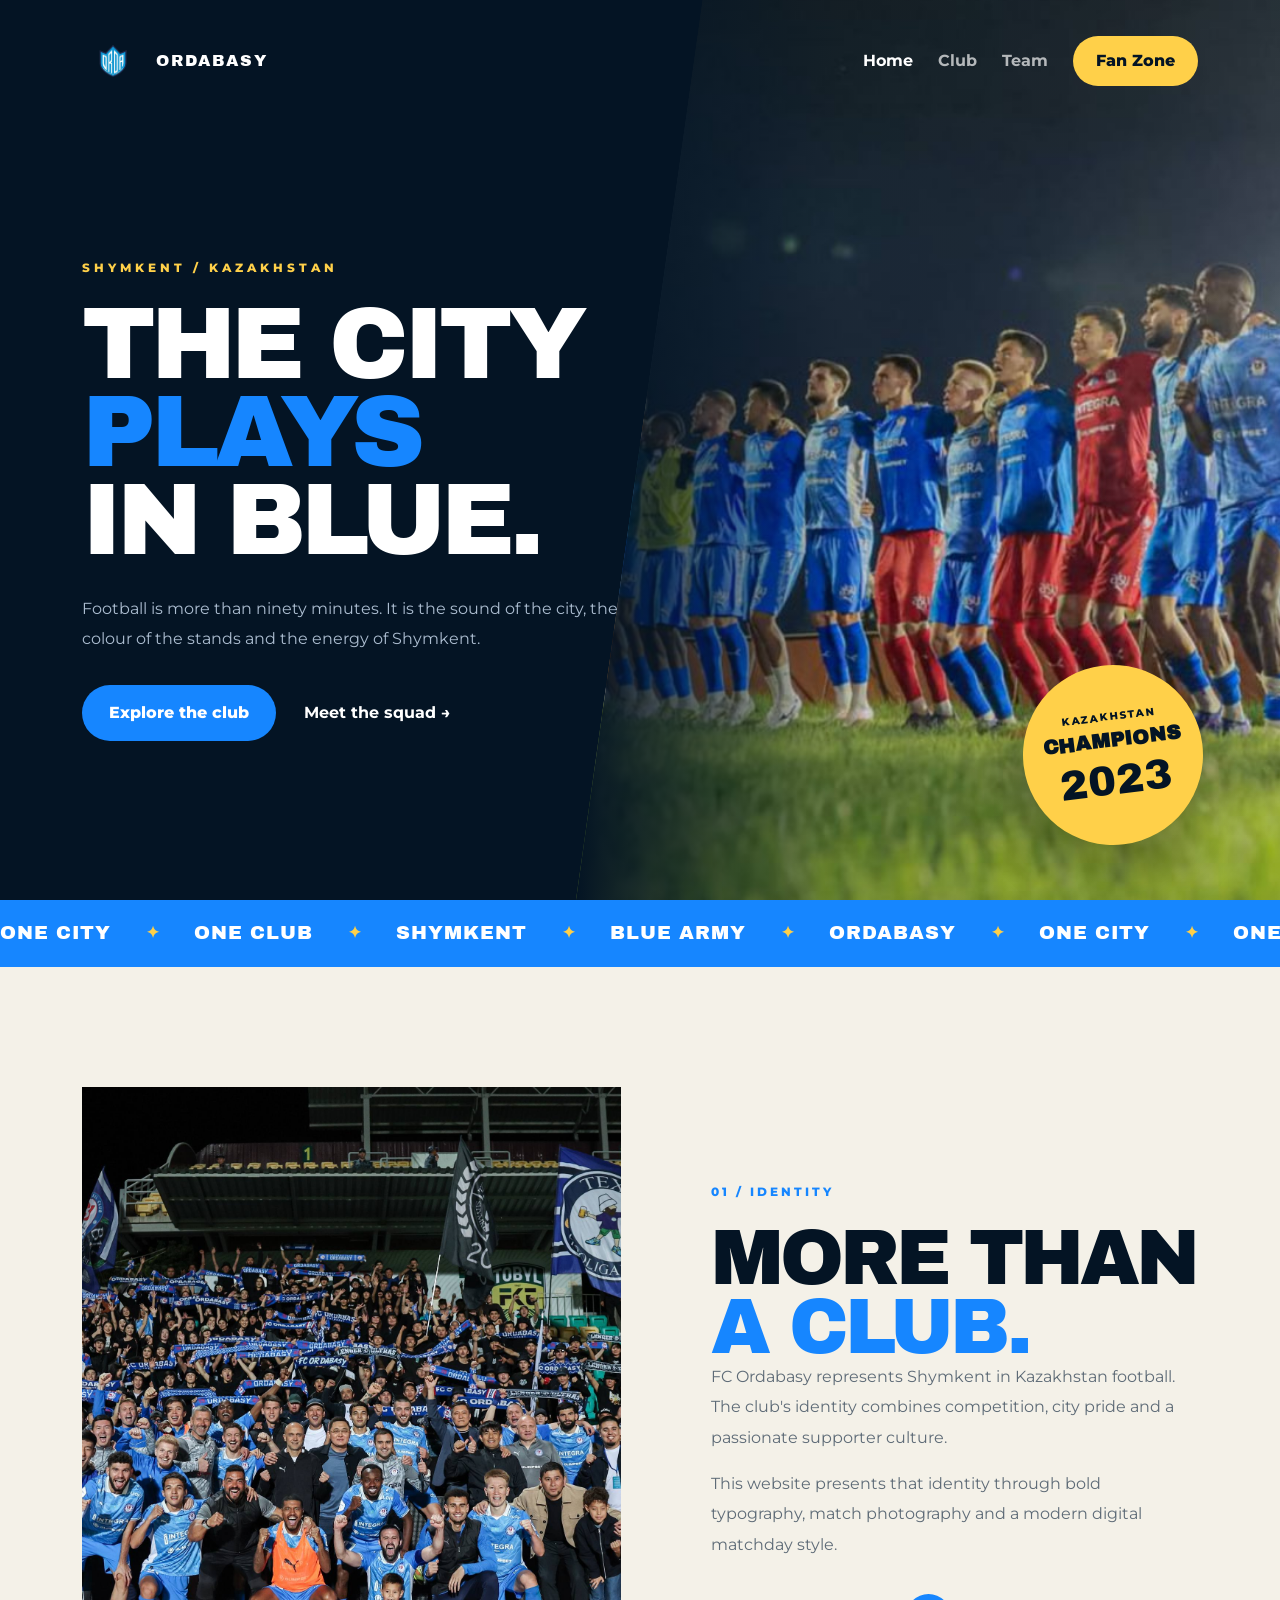
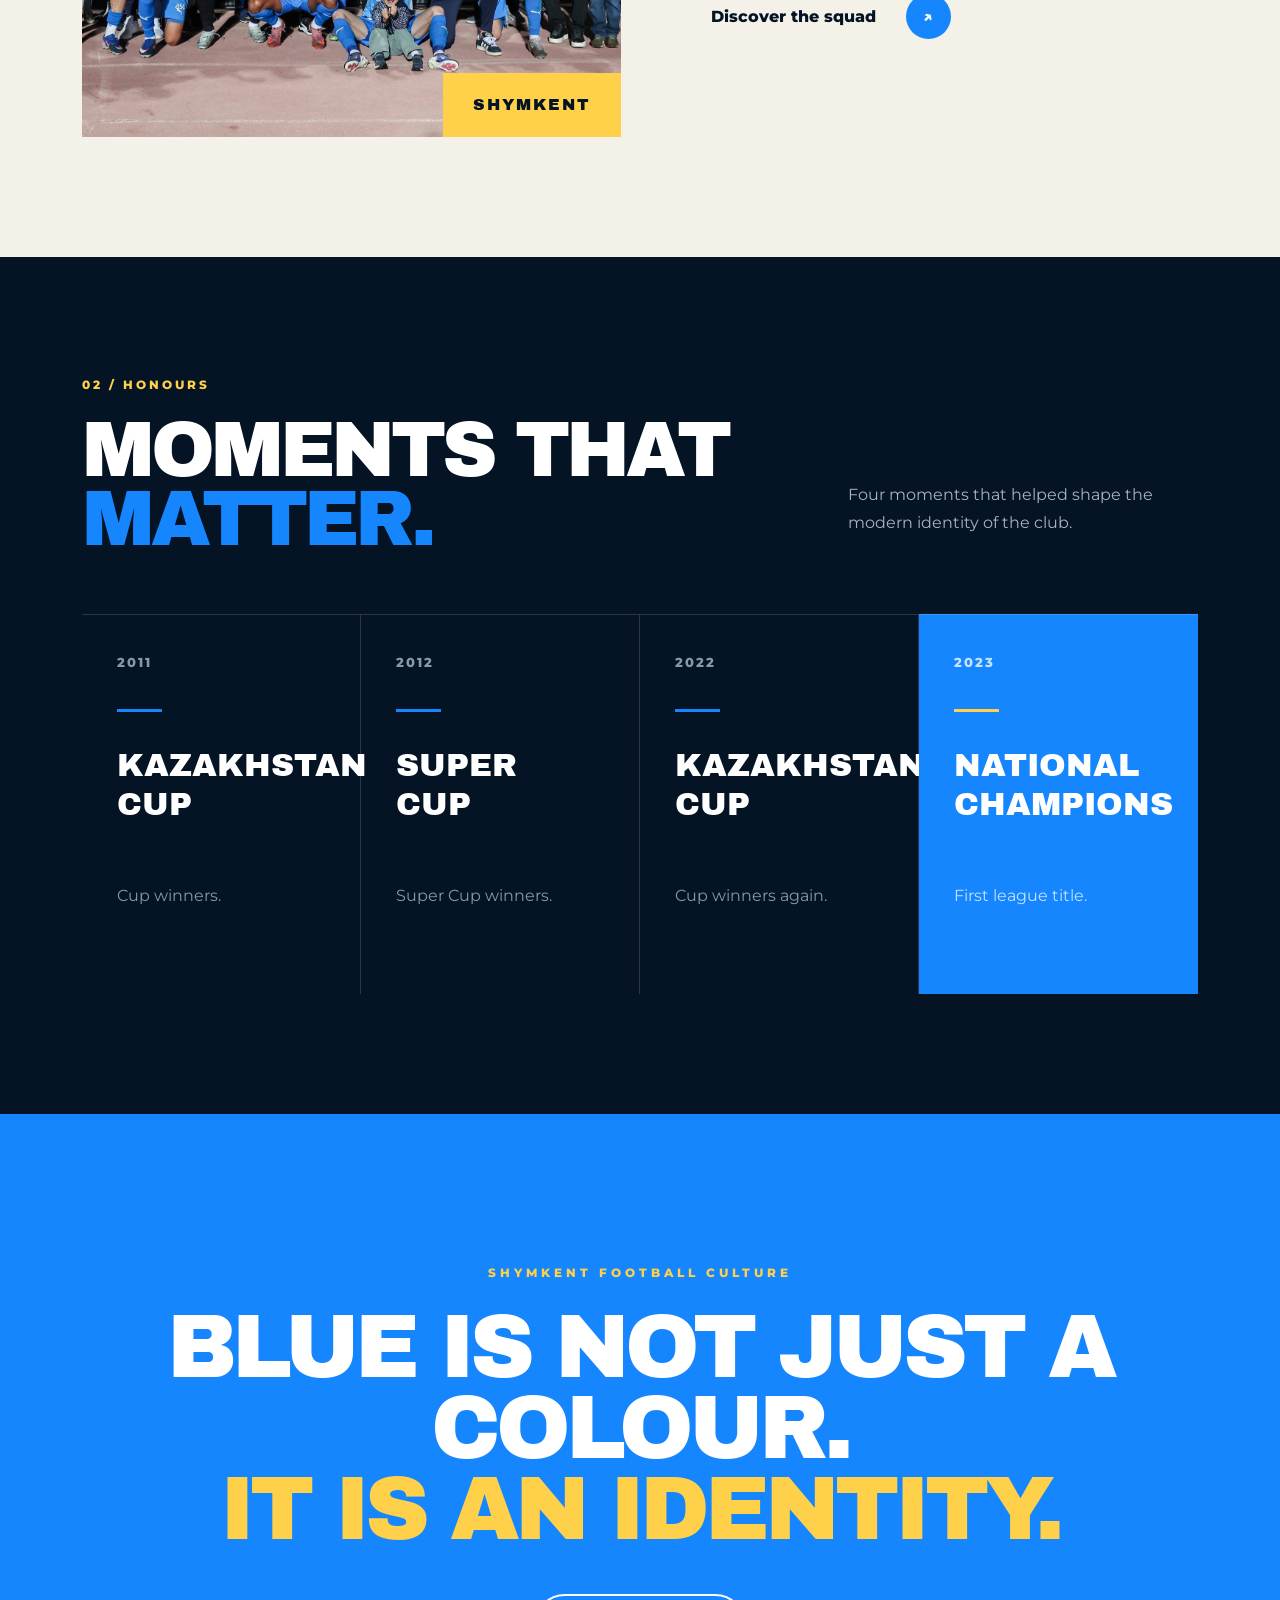
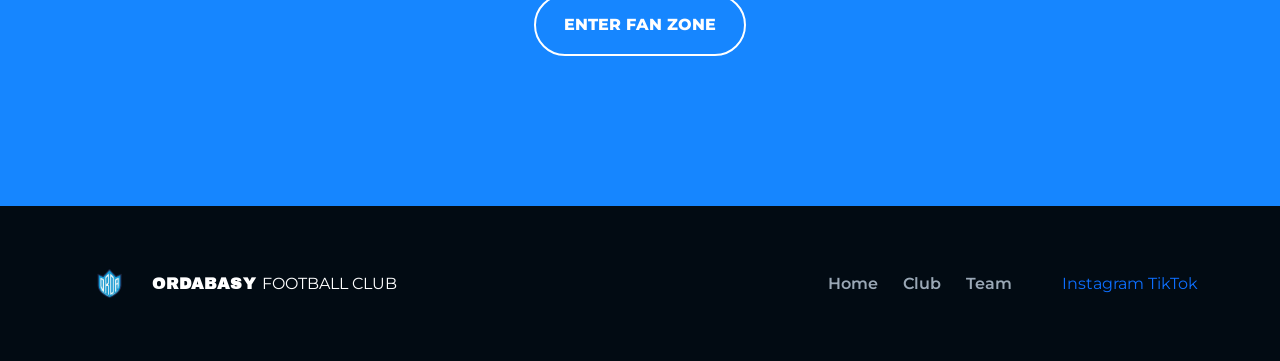
==== index.html @ df8a70c2 "Add Ordabasy website" ====
<!DOCTYPE html>
<html lang="en">

<head>
    <meta charset="UTF-8">
    <meta name="viewport" content="width=device-width, initial-scale=1.0">

    <title>Ordabasy | Blue City</title>

    <!-- Bootstrap -->
    <link
        href="https://cdn.jsdelivr.net/npm/bootstrap@5.3.3/dist/css/bootstrap.min.css"
        rel="stylesheet"
    >

    <!-- Google Fonts -->
    <link rel="preconnect" href="https://fonts.googleapis.com">
    <link rel="preconnect" href="https://fonts.gstatic.com" crossorigin>

    <link
        href="https://fonts.googleapis.com/css2?family=Archivo+Black&family=Montserrat:wght@400;500;600;700;800&display=swap"
        rel="stylesheet"
    >

    <link rel="stylesheet" href="css/style.css">
</head>


<body>


<!-- NAVBAR -->

<header class="site-header">

    <nav class="navbar navbar-expand-lg navbar-dark">

        <div class="container">

            <a class="navbar-brand club-brand" href="index.html">

                <img
                    src="images/logo.png"
                    alt="FC Ordabasy logo"
                >

                <span>ORDABASY</span>

            </a>


            <button
                class="navbar-toggler"
                type="button"
                data-bs-toggle="collapse"
                data-bs-target="#navbarMenu"
            >

                <span class="navbar-toggler-icon"></span>

            </button>


            <div
                class="collapse navbar-collapse"
                id="navbarMenu"
            >

                <ul class="navbar-nav ms-auto align-items-lg-center">

                    <li class="nav-item">
                        <a class="nav-link active" href="index.html">
                            Home
                        </a>
                    </li>

                    <li class="nav-item">
                        <a class="nav-link" href="#story">
                            Club
                        </a>
                    </li>

                    <li class="nav-item">
                        <a class="nav-link" href="team.html">
                            Team
                        </a>
                    </li>

                    <li class="nav-item">
                        <a class="fan-button" href="team.html#fan-zone">
                            Fan Zone
                        </a>
                    </li>

                </ul>

            </div>

        </div>

    </nav>

</header>



<main>




<section class="hero">


    <!-- RIGHT PHOTO -->

    <div class="hero-photo">

        <img
            src="images/hero.jpg"
            alt="FC Ordabasy match atmosphere"
        >

    </div>


    <!-- HERO TEXT -->

    <div class="container hero-container">

        <div class="hero-copy">


            <p class="kicker">
                SHYMKENT / KAZAKHSTAN
            </p>


            <h1>

                THE CITY

                <span>
                    PLAYS
                </span>

                IN BLUE.

            </h1>


            <p class="hero-description">

                Football is more than ninety minutes.
                It is the sound of the city,
                the colour of the stands
                and the energy of Shymkent.

            </p>


            <div class="hero-buttons">

                <a class="primary-btn" href="#story">
                    Explore the club
                </a>

                <a class="text-btn" href="team.html">
                    Meet the squad →
                </a>

            </div>


        </div>

    </div>



    <!-- FLOATING LABEL -->

    <div class="champion-label">

        <span class="label-small">
            KAZAKHSTAN
        </span>

        <strong>
            CHAMPIONS
        </strong>

        <span class="label-year">
            2023
        </span>

    </div>


</section>



<!-- MOVING TICKER -->

<section class="ticker">

    <div class="ticker-track">

        <span>ONE CITY</span>
        <b>✦</b>

        <span>ONE CLUB</span>
        <b>✦</b>

        <span>SHYMKENT</span>
        <b>✦</b>

        <span>BLUE ARMY</span>
        <b>✦</b>

        <span>ORDABASY</span>
        <b>✦</b>

        <span>ONE CITY</span>
        <b>✦</b>

        <span>ONE CLUB</span>
        <b>✦</b>

        <span>SHYMKENT</span>
        <b>✦</b>

        <span>BLUE ARMY</span>
        <b>✦</b>

    </div>

</section>



<!--STORY-->

<section
    id="story"
    class="story-section section-space"
>


    <div class="container">


        <div class="story-grid">


            <div class="story-photo">

                <img
                    src="images/story.jpg"
                    alt="Ordabasy supporters"
                >

                <div class="photo-tag">
                    SHYMKENT
                </div>

            </div>



            <div class="story-copy">


                <p class="section-number">
                    01 / IDENTITY
                </p>


                <h2>
                    MORE THAN
                    <span>A CLUB.</span>
                </h2>


                <p>

                    FC Ordabasy represents Shymkent
                    in Kazakhstan football.
                    The club's identity combines
                    competition, city pride
                    and a passionate supporter culture.

                </p>


                <p>

                    This website presents that identity
                    through bold typography,
                    match photography and
                    a modern digital matchday style.

                </p>


                <a
                    class="arrow-link"
                    href="team.html"
                >
                    Discover the squad
                    <span>↗</span>
                </a>


            </div>


        </div>


    </div>


</section>





<section class="honours-section section-space">


    <div class="container">


        <div class="section-top">

            <div>

                <p class="section-number light-number">
                    02 / HONOURS
                </p>

                <h2>
                    MOMENTS THAT
                    <span>MATTER.</span>
                </h2>

            </div>


            <p class="section-intro">

                Four moments that helped shape
                the modern identity of the club.

            </p>

        </div>



        <div class="honours-grid">


            <article class="honour-card">

                <span class="honour-year">
                    2011
                </span>

                <span class="honour-line"></span>

                <h3>
                    KAZAKHSTAN
                    CUP
                </h3>

                <p>
                    Cup winners.
                </p>

            </article>



            <article class="honour-card">

                <span class="honour-year">
                    2012
                </span>

                <span class="honour-line"></span>

                <h3>
                    SUPER
                    CUP
                </h3>

                <p>
                    Super Cup winners.
                </p>

            </article>



            <article class="honour-card">

                <span class="honour-year">
                    2022
                </span>

                <span class="honour-line"></span>

                <h3>
                    KAZAKHSTAN
                    CUP
                </h3>

                <p>
                    Cup winners again.
                </p>

            </article>



            <article class="honour-card highlight-card">

                <span class="honour-year">
                    2023
                </span>

                <span class="honour-line"></span>

                <h3>
                    NATIONAL
                    CHAMPIONS
                </h3>

                <p>
                    First league title.
                </p>

            </article>


        </div>


    </div>


</section>





<section class="manifesto">


    <div class="container">


        <div class="manifesto-content">


            <p>
                SHYMKENT FOOTBALL CULTURE
            </p>


            <h2>

                BLUE IS NOT
                JUST A COLOUR.

                <span>
                    IT IS AN IDENTITY.
                </span>

            </h2>


            <a
                class="manifesto-button"
                href="team.html#fan-zone"
            >
                ENTER FAN ZONE
            </a>


        </div>


    </div>


</section>



</main>



<!-- =========================
     FOOTER
========================= -->

<footer class="footer">


    <div class="container footer-grid">


        <div class="footer-brand">

            <img
                src="images/logo.png"
                alt="Ordabasy logo"
            >

            <div>

                <strong>
                    ORDABASY
                </strong>

                <span>
                    FOOTBALL CLUB

            </div>

        </div>


        <div class="footer-nav">

            <a href="index.html">
                Home
            </a>

            <a href="#story">
                Club
            </a>

            <a href="team.html">
                Team
            </a>

        </div>

        <div class="footer-social">

            <a
                href="https://www.instagram.com/fc__ordabasy?stkn=MTQ2amtxeTIzeWMzaQ=="
                target="_blank"
            >
                Instagram
            </a>



            <a
                href="https://www.tiktok.com/@fc__ordabasy?is_from_webapp=1&sender_device=pc"
                target="_blank"
            >
                TikTok
            </a>


    </div>


</footer>



<script
    src="https://cdn.jsdelivr.net/npm/bootstrap@5.3.3/dist/js/bootstrap.bundle.min.js">
</script>


</body>

</html>
---- css/style.css ----
/* ==================================================
   ORDABASY — BLUE CITY
================================================== */

:root {
    --blue: #1686ff;
    --blue-dark: #0067dc;
    --navy: #041424;
    --navy-soft: #0b2239;
    --yellow: #ffd049;
    --white: #ffffff;
    --cream: #f4f1e8;
    --grey: #8798aa;
    --black: #020b13;
}


* {
    box-sizing: border-box;
}


html {
    scroll-behavior: smooth;
}


body {
    margin: 0;
    overflow-x: hidden;

    font-family: "Montserrat", sans-serif;

    background: var(--cream);
    color: var(--navy);
}


a {
    text-decoration: none;
}


img {
    display: block;
    max-width: 100%;
}


h1,
h2,
h3 {
    font-family: "Archivo Black", sans-serif;
}



/* ==================================================
   NAVBAR
================================================== */

.site-header {
    position: absolute;
    top: 0;
    left: 0;

    width: 100%;

    z-index: 100;
}


.navbar {
    padding: 25px 0;
}


.club-brand {
    display: flex;
    align-items: center;

    gap: 12px;

    color: white !important;
}


.club-brand img {
    width: 62px;
    height: 62px;

    object-fit: contain;

    transition: 0.3s ease;
}


.club-brand:hover img {
    transform: rotate(-5deg) scale(1.08);
}


.club-brand span {
    font-family: "Archivo Black", sans-serif;

    font-size: 1rem;

    letter-spacing: 2px;
}


.navbar-nav {
    gap: 25px;
}


.nav-link {
    padding: 10px 0 !important;

    color: rgba(255, 255, 255, 0.68) !important;

    font-weight: 700;

    transition: 0.3s;
}


.nav-link:hover,
.nav-link.active {
    color: white !important;
}


.fan-button {
    display: inline-block;

    padding: 13px 23px;

    background: var(--yellow);

    border-radius: 100px;

    color: var(--navy);

    font-weight: 800;

    transition: 0.3s ease;
}


.fan-button:hover {
    transform: translateY(-3px);

    color: var(--navy);

    box-shadow:
        0 10px 30px
        rgba(255, 208, 73, 0.25);
}



/* ==================================================
   HERO
================================================== */

.hero {
    position: relative;

    min-height: 100vh;

    display: flex;
    align-items: center;

    overflow: hidden;

    background: var(--navy);
}


.hero-container {
    position: relative;

    z-index: 10;
}


.hero-copy {
    width: 51%;

    padding-top: 100px;
}


.kicker {
    margin-bottom: 22px;

    color: var(--yellow);

    font-size: 0.78rem;

    font-weight: 800;

    letter-spacing: 4px;
}


.hero h1 {
    margin: 0;

    color: white;

    font-size: clamp(4.7rem, 8vw, 8rem);

    line-height: 0.86;

    letter-spacing: -5px;
}


.hero h1 span {
    display: block;

    color: var(--blue);
}


.hero-description {
    max-width: 560px;

    margin: 30px 0;

    color: #acbdd0;

    font-size: 1rem;

    line-height: 1.9;
}


.hero-buttons {
    display: flex;
    align-items: center;

    gap: 28px;
}


.primary-btn {
    display: inline-block;

    padding: 16px 27px;

    background: var(--blue);

    border-radius: 100px;

    color: white;

    font-weight: 800;

    transition: 0.3s;
}


.primary-btn:hover {
    background: var(--yellow);

    color: var(--navy);

    transform: translateY(-3px);
}


.text-btn {
    color: white;

    font-weight: 700;

    transition: 0.3s;
}


.text-btn:hover {
    color: var(--yellow);
}



/* HERO PHOTO */

.hero-photo {
    position: absolute;

    top: 0;
    right: 0;

    width: 55%;
    height: 100%;

    overflow: hidden;

    clip-path:
        polygon(
            18% 0,
            100% 0,
            100% 100%,
            0 100%
        );
}


.hero-photo::after {
    content: "";

    position: absolute;

    inset: 0;

    background:
        linear-gradient(
            90deg,
            var(--navy) 0%,
            rgba(4, 20, 36, 0.15) 37%,
            rgba(4, 20, 36, 0.02) 100%
        );
}


.hero-photo img {
    width: 100%;
    height: 100%;

    object-fit: cover;
    object-position: center;

    transform: scale(1.04);

    animation:
        heroZoom 12s ease-in-out infinite alternate;
}


@keyframes heroZoom {

    from {
        transform: scale(1.04);
    }

    to {
        transform: scale(1.11);
    }

}



/* CHAMPION STICKER */

.champion-label {
    position: absolute;

    z-index: 20;

    right: 6%;
    bottom: 55px;

    width: 180px;
    height: 180px;

    display: flex;
    flex-direction: column;
    justify-content: center;
    align-items: center;

    border-radius: 50%;

    background: var(--yellow);

    color: var(--navy);

    text-align: center;

    transform: rotate(-7deg);

    box-shadow:
        0 25px 55px
        rgba(0, 0, 0, 0.28);

    animation:
        stickerFloat 4s ease-in-out infinite;
}


@keyframes stickerFloat {

    0%,
    100% {
        transform:
            translateY(0)
            rotate(-7deg);
    }

    50% {
        transform:
            translateY(-10px)
            rotate(-3deg);
    }

}


.champion-label strong {
    font-family: "Archivo Black", sans-serif;

    font-size: 1.25rem;
}


.label-small {
    font-size: 0.65rem;

    font-weight: 800;

    letter-spacing: 2px;
}


.label-year {
    margin-top: 5px;

    font-family: "Archivo Black", sans-serif;

    font-size: 2.6rem;

    line-height: 1;
}



/* ==================================================
   TICKER
================================================== */

.ticker {
    overflow: hidden;

    padding: 19px 0;

    background: var(--blue);

    color: white;
}


.ticker-track {
    width: max-content;

    display: flex;
    align-items: center;

    gap: 35px;

    animation:
        tickerMove 22s linear infinite;
}


.ticker-track span {
    font-family: "Archivo Black", sans-serif;

    font-size: 1.2rem;

    letter-spacing: 1px;
}


.ticker-track b {
    color: var(--yellow);
}


@keyframes tickerMove {

    from {
        transform: translateX(0);
    }

    to {
        transform: translateX(-50%);
    }

}



/* ==================================================
   COMMON SECTIONS
================================================== */

.section-space {
    padding: 120px 0;
}


.section-number {
    margin-bottom: 22px;

    color: var(--blue);

    font-size: 0.72rem;

    font-weight: 800;

    letter-spacing: 3px;
}


.section-top {
    display: flex;

    justify-content: space-between;
    align-items: flex-end;

    gap: 50px;

    margin-bottom: 60px;
}


.section-top h2,
.story-copy h2 {
    margin: 0;

    font-size: clamp(3rem, 6vw, 6rem);

    line-height: 0.9;

    letter-spacing: -4px;
}


.section-top h2 span,
.story-copy h2 span {
    display: block;

    color: var(--blue);
}


.section-intro {
    max-width: 350px;

    color: #a6b3c0;

    line-height: 1.8;
}



/* ==================================================
   STORY
================================================== */

.story-section {
    background: var(--cream);
}


.story-grid {
    display: grid;

    grid-template-columns:
        1.05fr 0.95fr;

    align-items: center;

    gap: 90px;
}


.story-photo {
    position: relative;

    height: 650px;

    overflow: hidden;
}


.story-photo img {
    width: 100%;
    height: 100%;

    object-fit: cover;

    transition: 0.6s ease;
}


.story-photo:hover img {
    transform: scale(1.04);
}


.photo-tag {
    position: absolute;

    right: 0;
    bottom: 0;

    padding: 20px 30px;

    background: var(--yellow);

    font-family: "Archivo Black", sans-serif;

    letter-spacing: 2px;
}


.story-copy p:not(.section-number) {
    max-width: 520px;

    color: #5e6b77;

    line-height: 1.9;
}


.arrow-link {
    display: inline-flex;

    align-items: center;

    gap: 30px;

    margin-top: 18px;

    color: var(--navy);

    font-weight: 800;
}


.arrow-link span {
    width: 45px;
    height: 45px;

    display: grid;
    place-items: center;

    border-radius: 50%;

    background: var(--blue);

    color: white;

    transition: 0.3s;
}


.arrow-link:hover span {
    transform: rotate(45deg);
}



/* ==================================================
   HONOURS
================================================== */

.honours-section {
    background: var(--navy);

    color: white;
}


.light-number {
    color: var(--yellow);
}


.honours-grid {
    display: grid;

    grid-template-columns:
        repeat(4, 1fr);
}


.honour-card {
    min-height: 380px;

    padding: 35px;

    border-top:
        1px solid rgba(255,255,255,0.15);

    border-right:
        1px solid rgba(255,255,255,0.15);

    transition: 0.35s ease;
}


.honour-card:last-child {
    border-right: 0;
}


.honour-card:hover {
    background: var(--navy-soft);

    transform: translateY(-8px);
}


.honour-year {
    color: var(--grey);

    font-size: 0.8rem;

    font-weight: 800;

    letter-spacing: 2px;
}


.honour-line {
    display: block;

    width: 45px;
    height: 3px;

    margin: 35px 0;

    background: var(--blue);
}


.honour-card h3 {
    max-width: 180px;

    font-size: 2rem;
}


.honour-card p {
    margin-top: 60px;

    color: var(--grey);
}


.highlight-card {
    background: var(--blue);
}


.highlight-card:hover {
    background: var(--yellow);

    color: var(--navy);
}


.highlight-card .honour-line {
    background: var(--yellow);
}


.highlight-card:hover .honour-line {
    background: var(--navy);
}


.highlight-card p,
.highlight-card .honour-year {
    color: rgba(255,255,255,0.75);
}


.highlight-card:hover p,
.highlight-card:hover .honour-year {
    color: var(--navy);
}



/* ==================================================
   MANIFESTO
================================================== */

.manifesto {
    padding: 150px 0;

    background: var(--blue);

    color: white;

    text-align: center;
}


.manifesto-content > p {
    color: var(--yellow);

    font-weight: 800;

    letter-spacing: 4px;

    font-size: 0.75rem;
}


.manifesto h2 {
    max-width: 1000px;

    margin: 25px auto 45px;

    font-size: clamp(3.7rem, 7vw, 7rem);

    line-height: 0.9;

    letter-spacing: -5px;
}


.manifesto h2 span {
    display: block;

    color: var(--yellow);
}


.manifesto-button {
    display: inline-block;

    padding: 17px 28px;

    border:
        2px solid white;

    border-radius: 100px;

    color: white;

    font-weight: 800;

    transition: 0.3s;
}


.manifesto-button:hover {
    background: white;

    color: var(--blue);
}



/* ==================================================
   TEAM HERO
================================================== */

.team-hero {
    position: relative;

    height: 82vh;

    min-height: 620px;

    overflow: hidden;

    background: var(--navy);
}


.team-hero > img {
    width: 100%;
    height: 100%;

    object-fit: cover;
    object-position: center;
}


.team-hero-overlay {
    position: absolute;

    inset: 0;

    background:
        linear-gradient(
            90deg,
            rgba(4,20,36,0.92),
            rgba(4,20,36,0.2)
        );
}


.team-hero-content {
    position: absolute;

    z-index: 4;

    left: 50%;
    bottom: 70px;

    transform: translateX(-50%);

    color: white;
}


.team-hero-content p {
    color: var(--yellow);

    font-size: 0.75rem;

    font-weight: 800;

    letter-spacing: 3px;
}


.team-hero h1 {
    max-width: 700px;

    margin: 0;

    font-size: clamp(4rem, 8vw, 8rem);

    line-height: 0.87;

    letter-spacing: -5px;
}


.team-hero h1 span {
    display: block;

    color: var(--blue);
}



/* ==================================================
   PLAYER CARDS
================================================== */

.players-section {
    background: var(--cream);
}


.dark-intro {
    color: #677480;
}


.player-card {
    height: 100%;

    overflow: hidden;

    background: white;

    transition: 0.35s ease;
}


.player-card:hover {
    transform: translateY(-10px);

    box-shadow:
        0 25px 60px
        rgba(4,20,36,0.13);
}


.player-photo {
    position: relative;

    height: 410px;

    overflow: hidden;

    background: #dfe6ed;
}


.player-photo::after {
    content: "";

    position: absolute;

    inset: 0;

    background:
        linear-gradient(
            0deg,
            rgba(4,20,36,0.45),
            transparent 50%
        );
}


.player-photo img {
    width: 100%;
    height: 100%;

    object-fit: cover;

    transition: 0.5s ease;
}


.player-card:hover img {
    transform: scale(1.05);
}


.player-shirt {
    position: absolute;

    z-index: 3;

    right: 18px;
    bottom: -6px;

    color: white;

    font-family: "Archivo Black", sans-serif;

    font-size: 5rem;

    line-height: 1;
}


.player-details {
    padding: 24px;
}


.player-details p {
    margin: 0 0 8px;

    color: var(--blue);

    font-size: 0.68rem;

    font-weight: 800;

    letter-spacing: 2px;
}


.player-details h3 {
    margin: 0;

    font-size: 1.7rem;

    line-height: 1;
}



/* ==================================================
   TABLE
================================================== */

.honours-table-section {
    background: white;
}


.honours-table-wrapper {
    border:
        1px solid #dce3e8;
}


.honours-table {
    margin: 0;
}


.honours-table th {
    padding: 22px;

    background: var(--navy) !important;

    color: white !important;

    border: 0;

    font-size: 0.75rem;

    letter-spacing: 1px;

    text-transform: uppercase;
}


.honours-table td {
    padding: 24px 22px;

    border-color: #e0e5e9;

    font-weight: 600;
}


.honours-table tbody tr {
    transition: 0.2s;
}


.honours-table tbody tr:hover {
    background: #edf6ff;
}



/* ==================================================
   FAN ZONE
================================================== */

.fan-zone {
    background: var(--navy);

    color: white;
}


.fan-grid {
    display: grid;

    grid-template-columns:
        0.85fr 1.15fr;

    gap: 100px;

    align-items: center;
}


.fan-message > p {
    color: var(--yellow);

    font-size: 0.72rem;

    font-weight: 800;

    letter-spacing: 3px;
}


.fan-message h2 {
    margin: 20px 0;

    font-size: clamp(4rem, 6vw, 6.5rem);

    line-height: 0.88;

    letter-spacing: -5px;
}


.fan-message > span {
    color: var(--grey);

    line-height: 1.8;
}


.fan-form {
    padding: 45px;

    border:
        1px solid rgba(255,255,255,0.13);

    background: rgba(255,255,255,0.04);
}


.form-label {
    color: white;

    font-weight: 700;

    font-size: 0.8rem;
}


.form-control,
.form-select {
    min-height: 54px;

    border:
        1px solid rgba(255,255,255,0.15);

    border-radius: 0;

    background: rgba(255,255,255,0.07);

    color: white;
}


.form-select option {
    color: var(--navy);
}


.form-control:focus,
.form-select:focus {
    border-color: var(--blue);

    background: rgba(255,255,255,0.1);

    color: white;

    box-shadow: none;
}


.form-control::placeholder {
    color: #718497;
}


.submit-prediction {
    width: 100%;

    padding: 17px;

    border: none;

    background: var(--yellow);

    color: var(--navy);

    font-weight: 800;

    transition: 0.3s;
}


.submit-prediction:hover {
    background: var(--blue);

    color: white;
}



/* ==================================================
   MODAL
================================================== */

.custom-modal {
    border: none;

    border-radius: 0;

    background: var(--blue);

    color: white;

    text-align: center;
}


.custom-modal .modal-body {
    padding: 55px;
}


.modal-symbol {
    width: 75px;
    height: 75px;

    display: grid;
    place-items: center;

    margin:
        0 auto 25px;

    border-radius: 50%;

    background: var(--yellow);

    color: var(--navy);

    font-size: 2rem;

    font-weight: 800;
}


.custom-modal h2 {
    font-size: 2.3rem;
}


.modal-close {
    margin-top: 15px;

    padding: 12px 28px;

    border:
        2px solid white;

    background: transparent;

    color: white;

    font-weight: 800;
}



/* ==================================================
   FOOTER
================================================== */

.footer {
    padding: 50px 0;

    background: var(--black);

    color: white;
}


.footer-grid {
    display: grid;

    grid-template-columns:
        1fr auto auto;

    gap: 50px;

    align-items: center;
}


.footer-brand {
    display: flex;

    align-items: center;

    gap: 15px;
}


.footer-brand img {
    width: 55px;
    height: 55px;

    object-fit: contain;
}


.footer-brand strong {
    font-family: "Archivo Black", sans-serif;

    letter-spacing: 1px;
}


.footer-brand p {
    margin: 3px 0 0;

    color: #738292;

    font-size: 0.75rem;
}


.footer-nav {
    display: flex;

    gap: 25px;
}


.footer-nav a {
    color: #9aa8b6;

    font-weight: 600;
}


.footer-nav a:hover {
    color: var(--yellow);
}


.copyright {
    margin: 0;

    color: #617181;

    font-size: 0.75rem;
}



/* ==================================================
   768–991 TABLET
================================================== */

@media (max-width: 991px) {

    .site-header {
        background:
            rgba(4,20,36,0.94);

        backdrop-filter:
            blur(10px);
    }


    .navbar-collapse {
        padding:
            20px 0;
    }


    .navbar-nav {
        gap: 5px;

        align-items:
            flex-start !important;
    }


    .fan-button {
        margin-top: 10px;
    }


    .hero-copy {
        width: 62%;
    }


    .hero-photo {
        width: 52%;
    }


    .champion-label {
        width: 145px;
        height: 145px;

        right: 3%;
    }


    .story-grid {
        grid-template-columns: 1fr;

        gap: 55px;
    }


    .story-photo {
        height: 550px;
    }


    .honours-grid {
        grid-template-columns:
            repeat(2, 1fr);
    }


    .honour-card:nth-child(2) {
        border-right: 0;
    }


    .fan-grid {
        grid-template-columns: 1fr;

        gap: 55px;
    }


    .footer-grid {
        grid-template-columns: 1fr;

        gap: 30px;
    }

}



/* ==================================================
   MOBILE
================================================== */

@media (max-width: 767px) {

    .section-space {
        padding:
            80px 0;
    }


    .club-brand img {
        width: 50px;
        height: 50px;
    }


    .club-brand span {
        font-size: 0.85rem;
    }


    .hero {
        min-height:
            auto;

        display: block;
    }


    .hero-photo {
        position: relative;

        width: 100%;
        height: 48vh;

        min-height: 360px;

        clip-path: none;
    }


    .hero-photo::after {
        background:
            linear-gradient(
                0deg,
                var(--navy),
                transparent 80%
            );
    }


    .hero-container {
        margin-top: -60px;
    }


    .hero-copy {
        position: relative;

        width: 100%;

        padding:
            0 0 70px;
    }


    .hero h1 {
        font-size:
            clamp(4rem, 18vw, 5.5rem);

        letter-spacing:
            -3px;
    }


    .hero-buttons {
        align-items:
            flex-start;

        flex-direction:
            column;
    }


    .champion-label {
        top: 310px;
        right: 20px;
        bottom: auto;

        width: 120px;
        height: 120px;
    }


    .champion-label strong {
        font-size: 0.9rem;
    }


    .label-year {
        font-size: 2rem;
    }


    .section-top {
        flex-direction: column;

        align-items:
            flex-start;

        gap: 20px;
    }


    .section-top h2,
    .story-copy h2 {
        letter-spacing:
            -3px;
    }


    .story-photo {
        height: 430px;
    }


    .honours-grid {
        grid-template-columns: 1fr;
    }


    .honour-card {
        min-height: 280px;

        border-right: 0;

        border-bottom:
            1px solid rgba(255,255,255,0.15);
    }


    .honour-card p {
        margin-top: 35px;
    }


    .manifesto {
        padding:
            95px 0;
    }


    .manifesto h2 {
        letter-spacing:
            -3px;
    }


    .team-hero {
        height: 72vh;

        min-height: 550px;
    }


    .team-hero h1 {
        letter-spacing:
            -3px;
    }


    .player-photo {
        height: 480px;
    }


    .fan-form {
        padding: 25px;
    }


    .footer-nav {
        flex-wrap: wrap;
    }

}



/* ==================================================
   375PX
================================================== */

@media (max-width: 430px) {

    .hero-description {
        font-size: 0.9rem;
    }


    .primary-btn {
        width: 100%;

        text-align: center;
    }


    .story-photo {
        height: 370px;
    }


    .photo-tag {
        padding: 15px 20px;
    }


    .player-photo {
        height: 410px;
    }


    .fan-message h2 {
        letter-spacing: -3px;
    }


    .custom-modal .modal-body {
        padding: 35px 20px;
    }

}
/* ==================================================
   FINAL MOBILE FIX — 375PX
================================================== */

@media (max-width: 430px) {

    /* ---------- NAVBAR ---------- */

    .navbar {
        padding: 14px 0;
    }

    .club-brand {
        gap: 8px;
    }

    .club-brand img {
        width: 42px;
        height: 42px;
    }

    .club-brand span {
        font-size: 0.72rem;
        letter-spacing: 1.5px;
    }

    .navbar-toggler {
        padding: 7px 10px;
    }

    .navbar-collapse {
        padding: 18px 0 12px;
    }

    .navbar-nav {
        gap: 0;
    }

    .nav-link {
        font-size: 1rem;
        padding: 10px 0 !important;
    }

    .fan-button {
        margin-top: 8px;
        padding: 11px 19px;
        font-size: 0.9rem;
    }


    /* ---------- HERO ---------- */

    .hero {
        min-height: auto;
    }

    .hero-photo {
        position: relative;

        width: 100%;
        height: 330px;

        min-height: 330px;

        clip-path: none;
    }

    .hero-photo img {
        object-position: center;
    }

    .hero-photo::after {
        background:
            linear-gradient(
                0deg,
                var(--navy) 0%,
                rgba(4, 20, 36, 0.7) 25%,
                rgba(4, 20, 36, 0.05) 70%
            );
    }


    .hero-container {
        margin-top: -25px;
    }


    .hero-copy {
        width: 100%;

        padding:
            0 18px 65px;
    }


    .kicker {
        margin-bottom: 18px;

        font-size: 0.64rem;

        letter-spacing: 2.7px;
    }


    .hero h1 {
        width: 100%;

        font-size: 3.65rem;

        line-height: 0.9;

        letter-spacing: -2px;

        overflow-wrap: normal;
        word-break: normal;
    }


    .hero h1 span {
        display: block;
    }


    .hero-description {
        margin: 25px 0;

        font-size: 0.92rem;

        line-height: 1.75;
    }


    .hero-buttons {
        width: 100%;

        gap: 18px;

        flex-direction: column;
        align-items: stretch;
    }


    .primary-btn {
        width: 100%;

        padding: 15px 20px;

        text-align: center;
    }


    .text-btn {
        text-align: center;
    }


    /* ---------- CHAMPION BADGE ---------- */

    .champion-label {
        top: 275px;
        right: 18px;
        bottom: auto;

        width: 105px;
        height: 105px;

        transform: rotate(-5deg);

        animation: none;
    }


    .label-small {
        font-size: 0.46rem;

        letter-spacing: 1px;
    }


    .champion-label strong {
        font-size: 0.73rem;
    }


    .label-year {
        margin-top: 2px;

        font-size: 1.75rem;
    }


    /* ---------- GENERAL SECTIONS ---------- */

    .section-space {
        padding: 70px 0;
    }


    .section-number {
        margin-bottom: 18px;

        font-size: 0.63rem;

        letter-spacing: 2.3px;
    }


    .section-top h2,
    .story-copy h2 {
        font-size: 3rem;

        line-height: 0.92;

        letter-spacing: -2px;
    }


    /* ---------- STORY ---------- */

    .story-grid {
        gap: 45px;
    }


    .story-photo {
        height: 390px;
    }


    .story-copy p:not(.section-number) {
        font-size: 0.93rem;

        line-height: 1.8;
    }


    .photo-tag {
        padding: 13px 18px;

        font-size: 0.78rem;
    }


    .arrow-link {
        gap: 18px;

        font-size: 0.9rem;
    }


    .arrow-link span {
        width: 40px;
        height: 40px;
    }


    /* ---------- HONOURS ---------- */

    .section-intro {
        font-size: 0.92rem;
    }


    .honour-card {
        min-height: 245px;

        padding: 28px 22px;
    }


    .honour-card h3 {
        font-size: 1.65rem;
    }


    .honour-card p {
        margin-top: 30px;

        font-size: 0.9rem;
    }


    /* ---------- MANIFESTO ---------- */

    .manifesto {
        padding: 80px 18px;
    }


    .manifesto-content > p {
        font-size: 0.58rem;

        letter-spacing: 2.5px;
    }


    .manifesto h2 {
        margin: 20px auto 35px;

        font-size: 3rem;

        line-height: 0.92;

        letter-spacing: -2px;
    }


    /* ---------- TEAM HERO ---------- */

    .team-hero {
        height: 70vh;

        min-height: 500px;
    }


    .team-hero-content {
        bottom: 45px;
    }


    .team-hero-content p {
        font-size: 0.6rem;

        letter-spacing: 2px;
    }


    .team-hero h1 {
        font-size: 3.8rem;

        line-height: 0.9;

        letter-spacing: -2px;
    }


    /* ---------- PLAYER CARDS ---------- */

    .player-photo {
        height: 400px;
    }


    .player-shirt {
        font-size: 4rem;
    }


    .player-details h3 {
        font-size: 1.55rem;
    }


    /* ---------- FAN ZONE ---------- */

    .fan-message h2 {
        font-size: 3.5rem;

        line-height: 0.9;

        letter-spacing: -2px;
    }


    .fan-form {
        padding: 22px;
    }


    /* ---------- FOOTER ---------- */

    .footer {
        padding: 40px 0;
    }

}
@media (max-width: 430px) {

    .champion-label {
        top: 200px;
        right: 14px;
        bottom: auto;

        width: 95px;
        height: 95px;

        z-index: 15;

        animation: none;

        transform: rotate(-5deg);
    }

    .label-small {
        font-size: 0.40rem;
        letter-spacing: 0.8px;
    }

    .champion-label strong {
        font-size: 0.65rem;
    }

    .label-year {
        font-size: 1.55rem;
    }

}
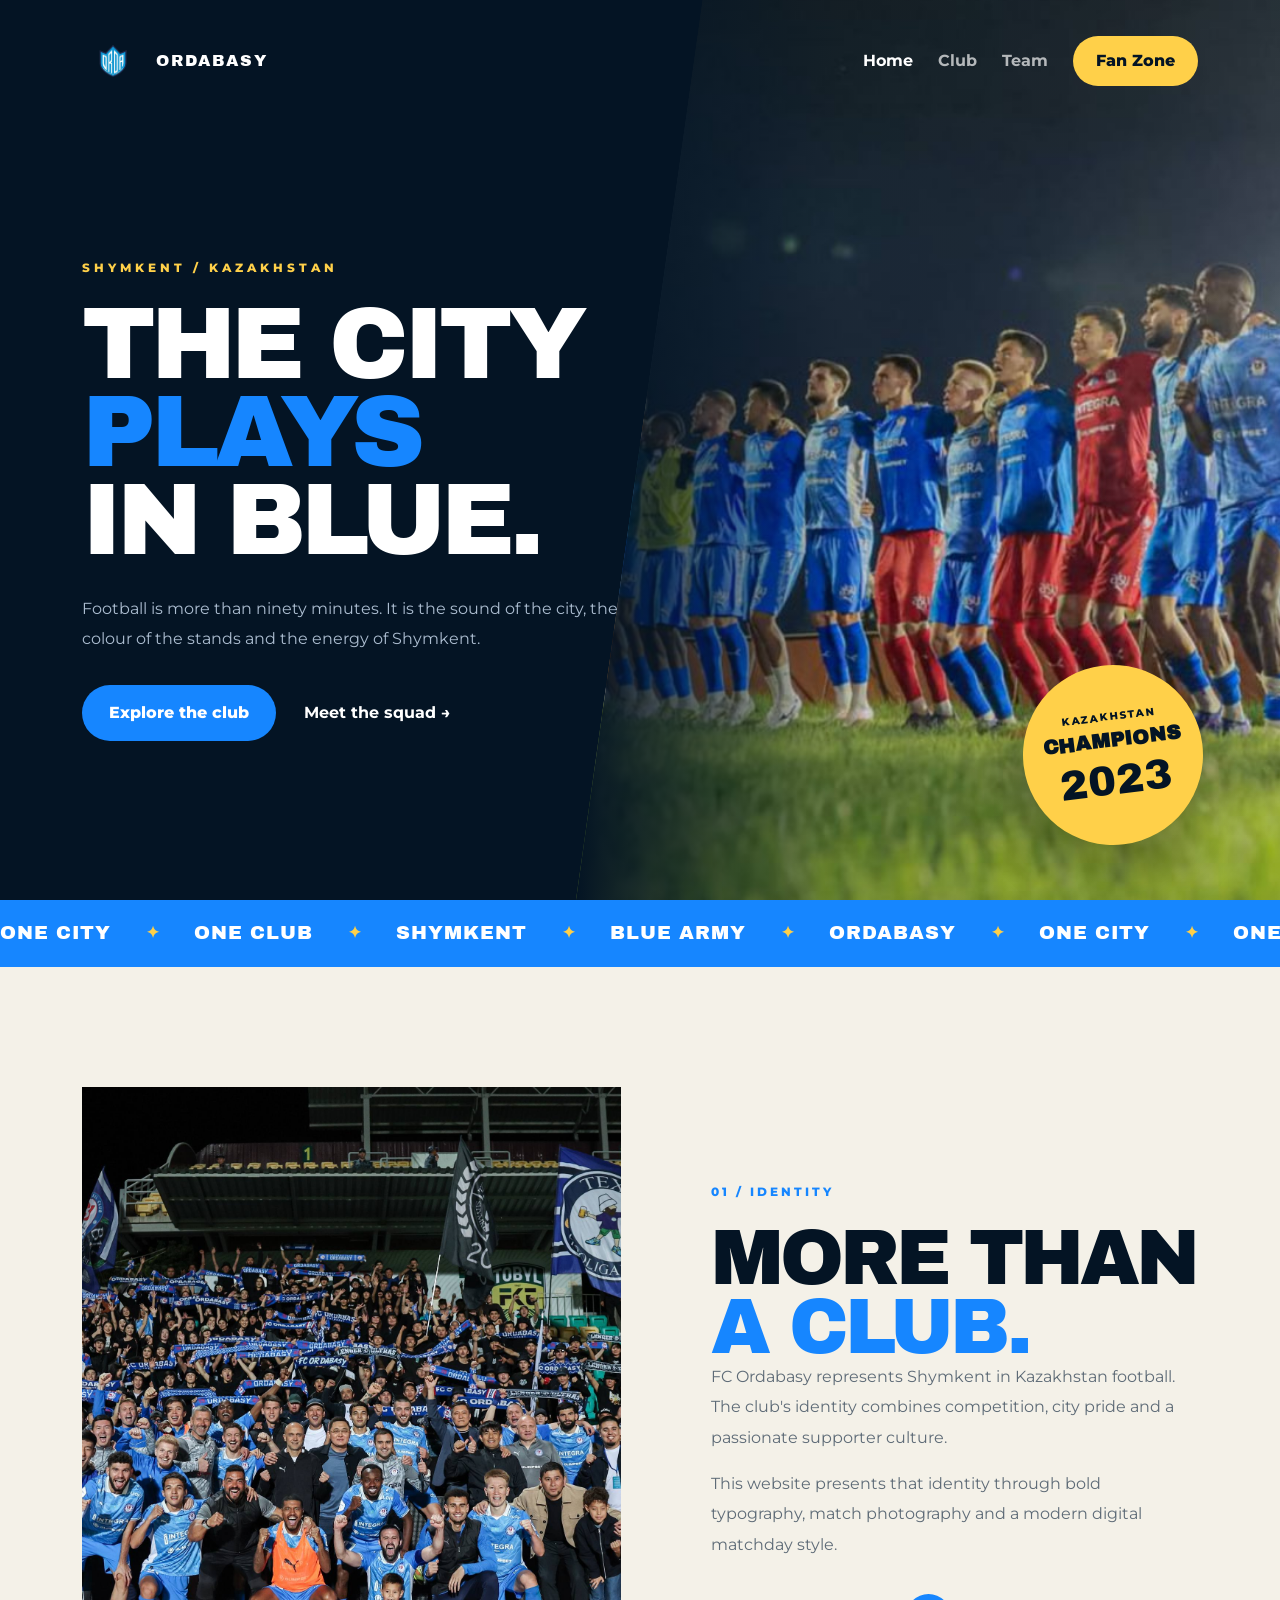
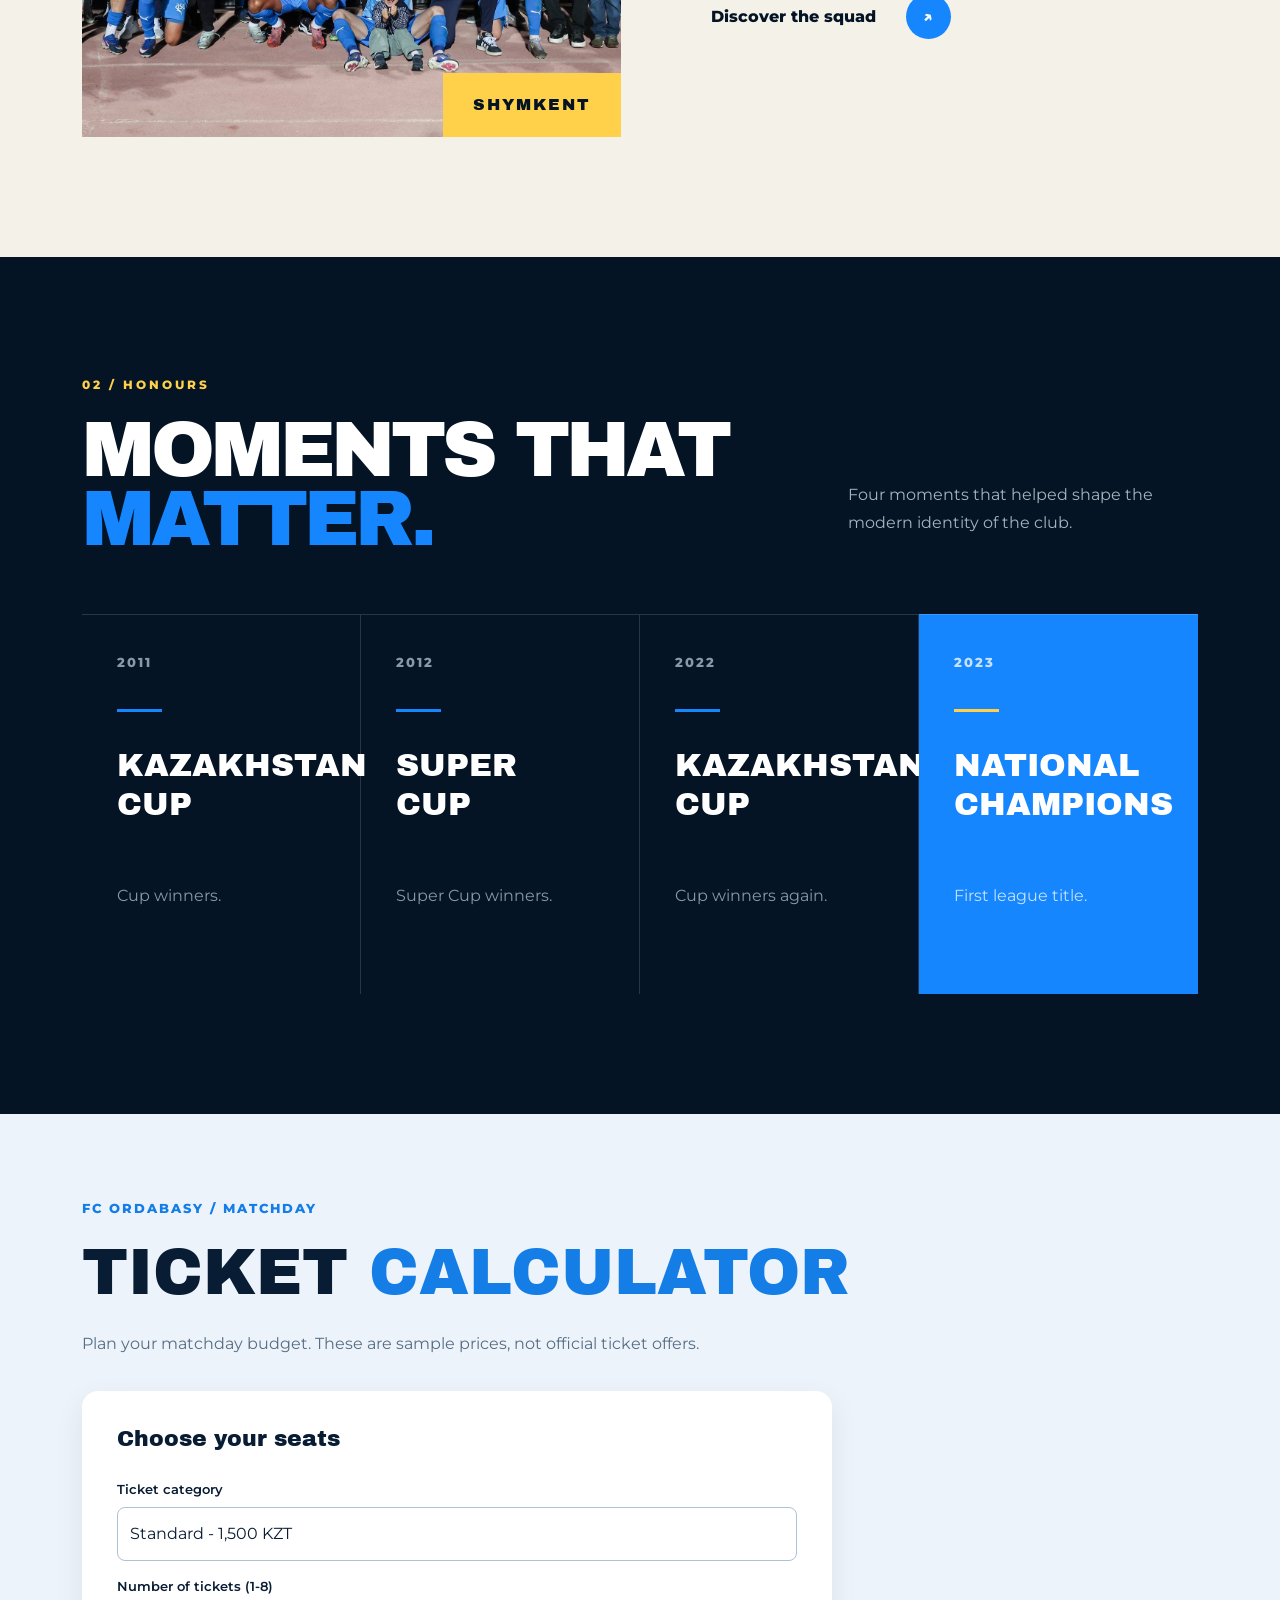
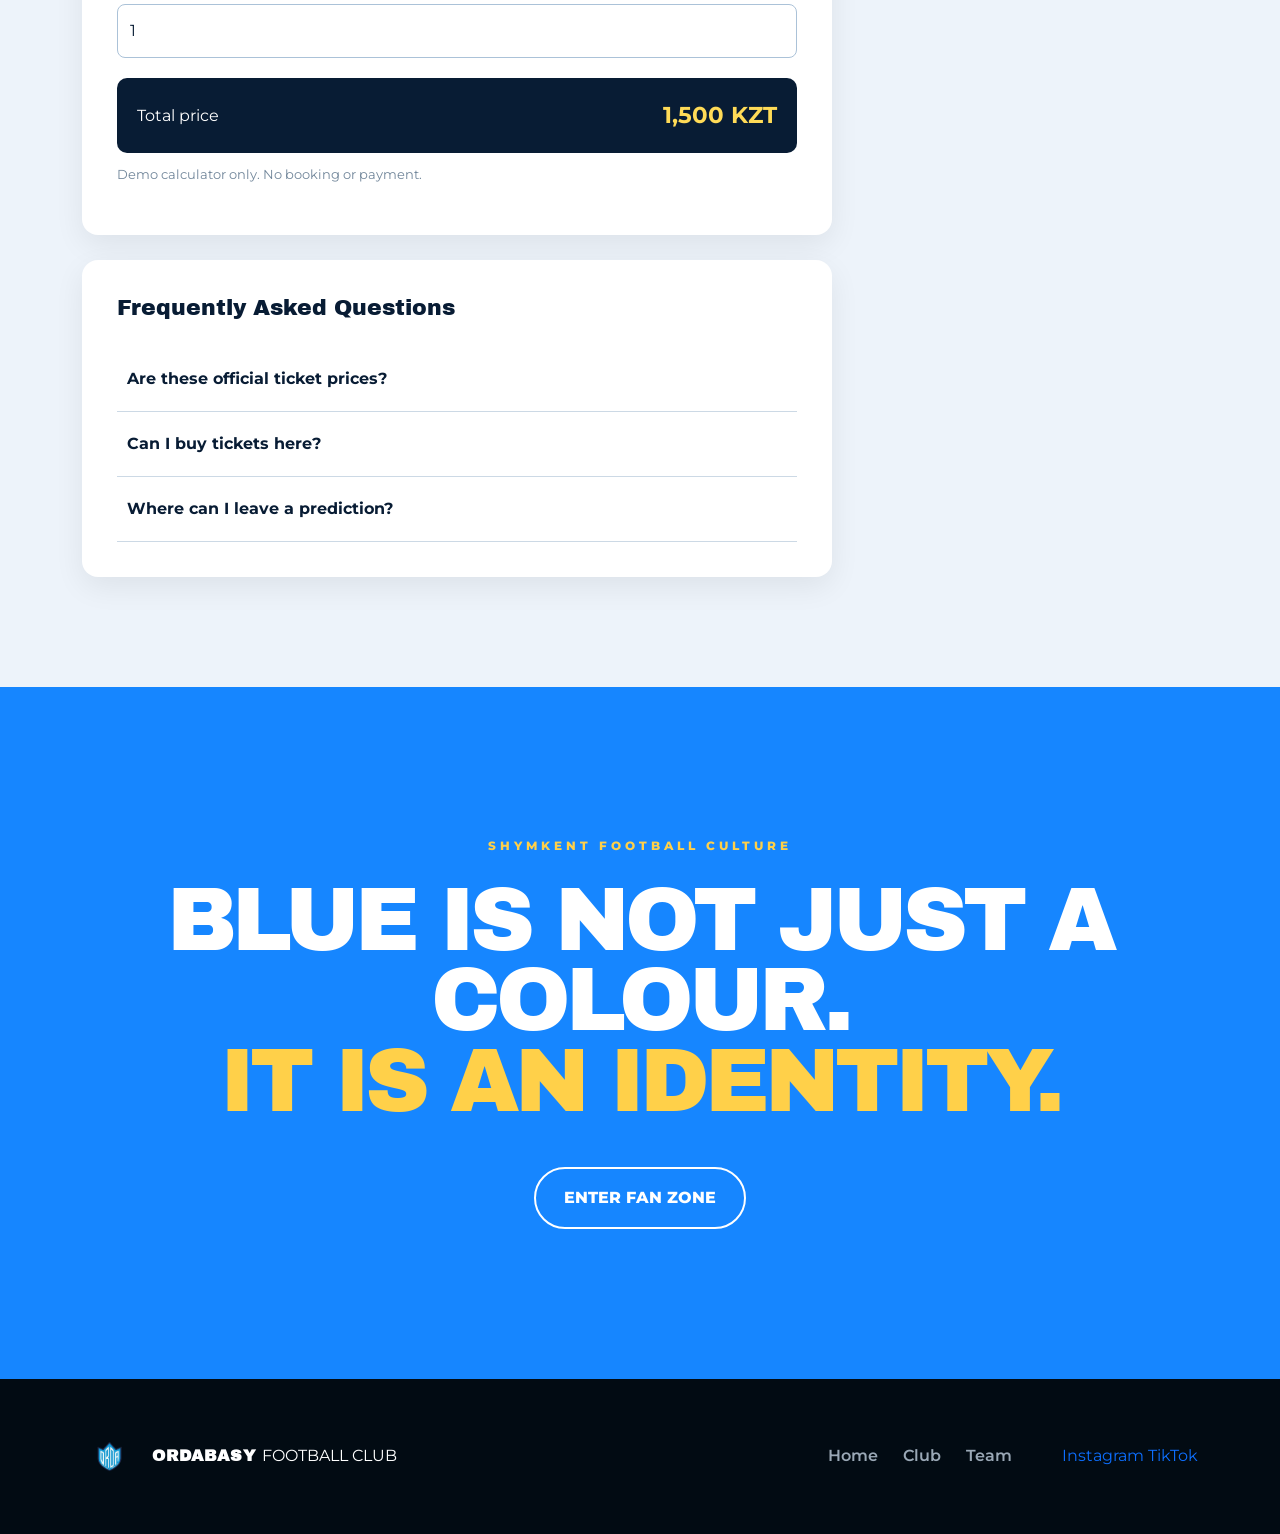
==== commit cd591ee5: "Add Ord Endterm" ====
--- a/index.html
+++ b/index.html
@@ -1,5 +1,6 @@
 <!DOCTYPE html>
 <html lang="en">
+<link rel="stylesheet" href="css/endterm.css">
 
 <head>
     <meta charset="UTF-8">
@@ -24,6 +25,9 @@
 
     <link rel="stylesheet" href="css/style.css">
 </head>
+
+<script src="https://code.jquery.com/jquery-3.7.1.min.js"></script>
+<script src="js/endterm.js" defer></script>
 
 
 <body>
--- a/css/endterm.css
+++ b/css/endterm.css
@@ -0,0 +1,262 @@
+
+/* FC ORDABASY - ENDTERM DESIGN */
+
+.et-section {
+  padding: 85px 0;
+  background: #edf3fa;
+  color: #081c34;
+}
+
+.et-label {
+  color: #147ee6;
+  font-weight: 800;
+  letter-spacing: 2px;
+  font-size: 13px;
+}
+
+.et-title {
+  font-family: "Archivo Black", sans-serif;
+  font-size: clamp(32px, 5vw, 65px);
+  color: #081c34;
+  margin-bottom: 20px;
+}
+
+.et-title span {
+  color: #147ee6;
+}
+
+.et-description {
+  font-size: 16px;
+  color: #566d83;
+  margin-bottom: 35px;
+  max-width: 700px;
+}
+
+/* PANELS */
+
+.et-panel {
+  max-width: 750px;
+  background: white;
+  padding: 35px;
+  margin-bottom: 25px;
+  border-radius: 16px;
+  box-shadow: 0 10px 30px rgba(0,0,0,0.07);
+}
+
+.et-panel h3 {
+  font-family: "Archivo Black", sans-serif;
+  color: #081c34;
+  font-size: 22px;
+  margin-bottom: 25px;
+}
+
+.et-section .form-label {
+  color: #081c34;
+  font-weight: 600;
+}
+
+.et-section .form-control,
+.et-section .form-select {
+  background: #fff;
+  color: #081c34;
+  border: 1px solid #abc2d8;
+  border-radius: 8px;
+  padding: 12px;
+}
+
+/* TICKET CALCULATOR */
+
+.et-total {
+  background: #081c34;
+  color: white;
+  padding: 20px;
+  margin-top: 20px;
+  border-radius: 10px;
+  display: flex;
+  justify-content: space-between;
+  align-items: center;
+  flex-wrap: wrap;
+  gap: 12px;
+}
+
+.et-total strong {
+  color: #ffdb57;
+  font-size: 23px;
+}
+
+.et-note,
+.et-form-note {
+  font-size: 13px;
+  color: #71869a;
+  margin-top: 12px;
+}
+
+/* FAQ */
+
+.et-question {
+  display: block;
+  width: 100%;
+  padding: 20px 10px;
+  border: 0;
+  border-bottom: 1px solid #ccd9e5;
+  background: transparent;
+  color: #081c34;
+  font-weight: 700;
+  text-align: left;
+  cursor: pointer;
+}
+
+.et-question:hover {
+  color: #147ee6;
+}
+
+.et-answer {
+  padding: 20px 10px;
+  color: #526b83;
+  line-height: 1.6;
+}
+
+.et-answer[hidden] {
+  display: none !important;
+}
+
+/* SEARCH AND FILTER */
+
+.et-filters {
+  display: grid;
+  grid-template-columns: 2fr 1fr 1fr;
+  gap: 15px;
+  margin-bottom: 25px;
+}
+
+.et-count {
+  font-weight: 700;
+  color: #61778d;
+  margin-bottom: 20px;
+}
+
+.et-grid {
+  display: grid;
+  grid-template-columns: repeat(4, minmax(0, 1fr));
+  gap: 20px;
+}
+
+/* DYNAMIC CARDS */
+
+.et-card {
+  background: white;
+  padding: 25px;
+  border-top: 4px solid #147ee6;
+  border-radius: 12px;
+  transition: 0.25s;
+}
+
+.et-card:hover {
+  transform: translateY(-5px);
+  box-shadow: 0 12px 25px rgba(0,0,0,0.12);
+}
+
+.et-card h3 {
+  color: #081c34;
+  font-family: "Archivo Black", sans-serif;
+  font-size: 17px;
+  overflow-wrap: anywhere;
+}
+
+.et-card p {
+  color: #60758c;
+}
+
+.et-card-type {
+  color: #147ee6 !important;
+  font-size: 12px;
+  text-transform: uppercase;
+  font-weight: 800;
+}
+
+.et-empty {
+  background: white;
+  padding: 25px;
+  color: #60758c;
+  border-radius: 10px;
+}
+
+.et-empty[hidden] {
+  display: none;
+}
+
+/* FORM VALIDATION */
+
+.et-error {
+  color: #db3745;
+  font-size: 13px;
+  font-weight: 700;
+  margin-top: 5px;
+}
+
+.fan-form .et-error {
+  color: #ffb1b8;
+}
+
+.fan-form .et-form-note {
+  color: #bed3e6;
+}
+
+.et-success {
+  background: #e1f8eb;
+  color: #09623f;
+  padding: 18px;
+  border-radius: 9px;
+  margin-top: 20px;
+  font-weight: 700;
+}
+
+.et-success[hidden] {
+  display: none !important;
+}
+
+.is-invalid {
+  border-color: #db3745 !important;
+}
+
+/* KEYBOARD ACCESSIBILITY */
+
+:focus-visible {
+  outline: 3px solid #ffdb57 !important;
+  outline-offset: 3px;
+}
+
+/* RESPONSIVE DESIGN */
+
+@media (max-width: 991px) {
+  .et-grid {
+    grid-template-columns: repeat(2, minmax(0, 1fr));
+  }
+
+  .et-filters {
+    grid-template-columns: 1fr 1fr;
+  }
+
+  .et-filters > div:first-child {
+    grid-column: 1 / -1;
+  }
+}
+
+@media (max-width: 767px) {
+  .et-section {
+    padding: 55px 0;
+  }
+
+  .et-panel {
+    padding: 20px;
+  }
+
+  .et-filters,
+  .et-grid {
+    grid-template-columns: 1fr;
+  }
+
+  .et-filters > div:first-child {
+    grid-column: auto;
+  }
+}
